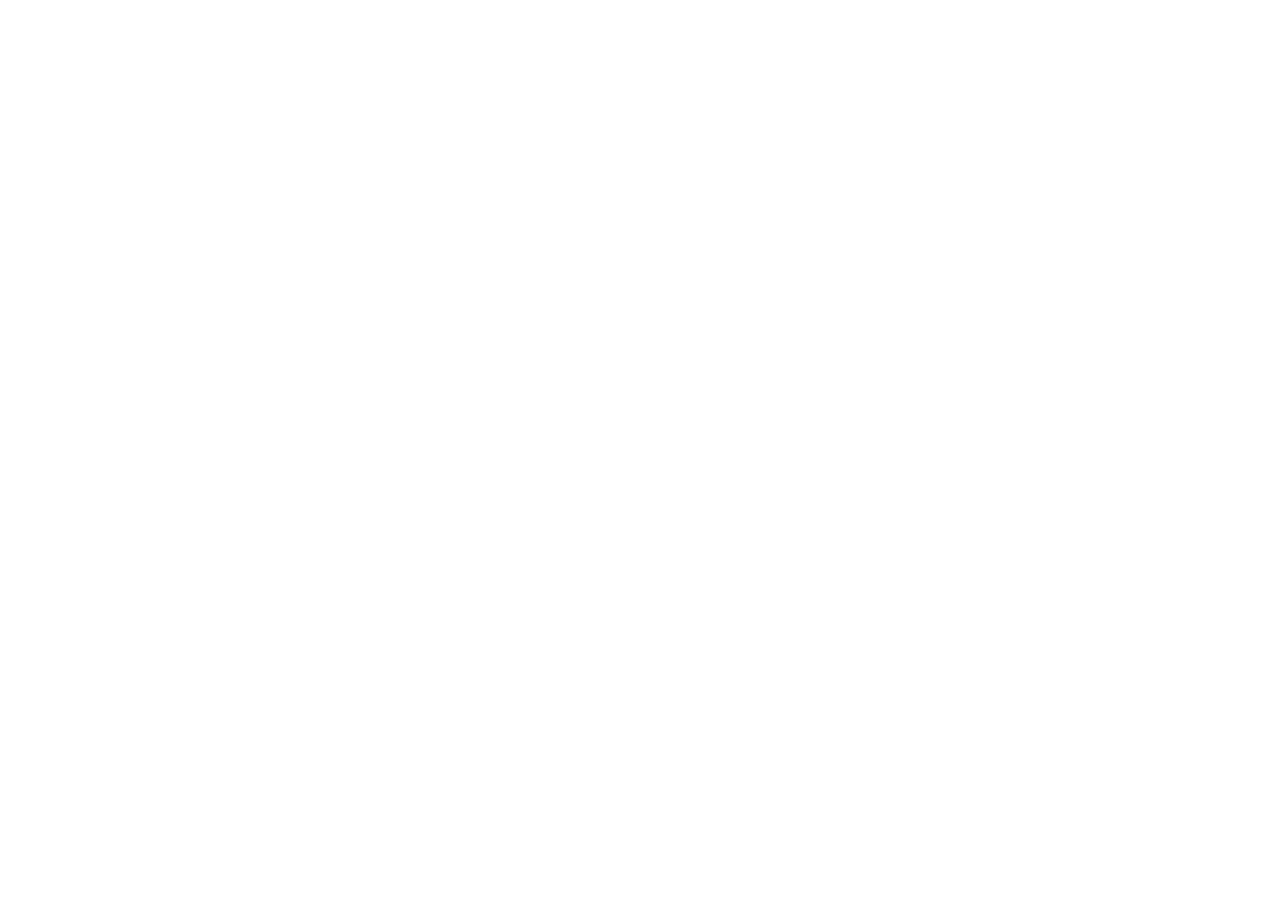
==== index.html @ 923ab273 "index.html" ====
<!doctype html>
<html lang="en-us">
  <head>
    <meta charset="utf-8">
    <meta http-equiv="Content-Type" content="text/html; charset=utf-8">
    <script type="text/javascript">
    try {
      setTimeout(function() {
        // Redirect to current URL
        window.location.replace('https://github.com/devappd');
      }, 150);
    } catch(err) {}
    </script>
    <meta name="viewport" content="width=device-width,initial-scale=1.0,user-scalable=no">
    <title>devappd</title>
    <style>
      html, body {
        height: 100%;
      }

      body {
        font-family: 'Segoe UI', sans-serif;
        background-color: #fff;
      }
      
      body:not(.lapsed) #content {
        display: none;
      }
      
      body:not(.lapsed) #redirect {
        display: block;
      }
      
      body.lapsed #content {
        display: block;
      }
      
      body.lapsed #redirect {
        display: none;
      }
    </style>
  </head>
  <body>
    <div id="redirect">
      <p><a href="https://github.com/devappd">Visit @devappd on GitHub...</a></p>
    </div>
    <div id="content">
      <p><a href="https://github.com/devappd">Visit @devappd on GitHub...</a></p>
    </div>
    <script type="text/javascript">
      setTimeout(function(){ document.body.classList.add('lapsed'); }, 5000);
    </script>
  </body>
</html>
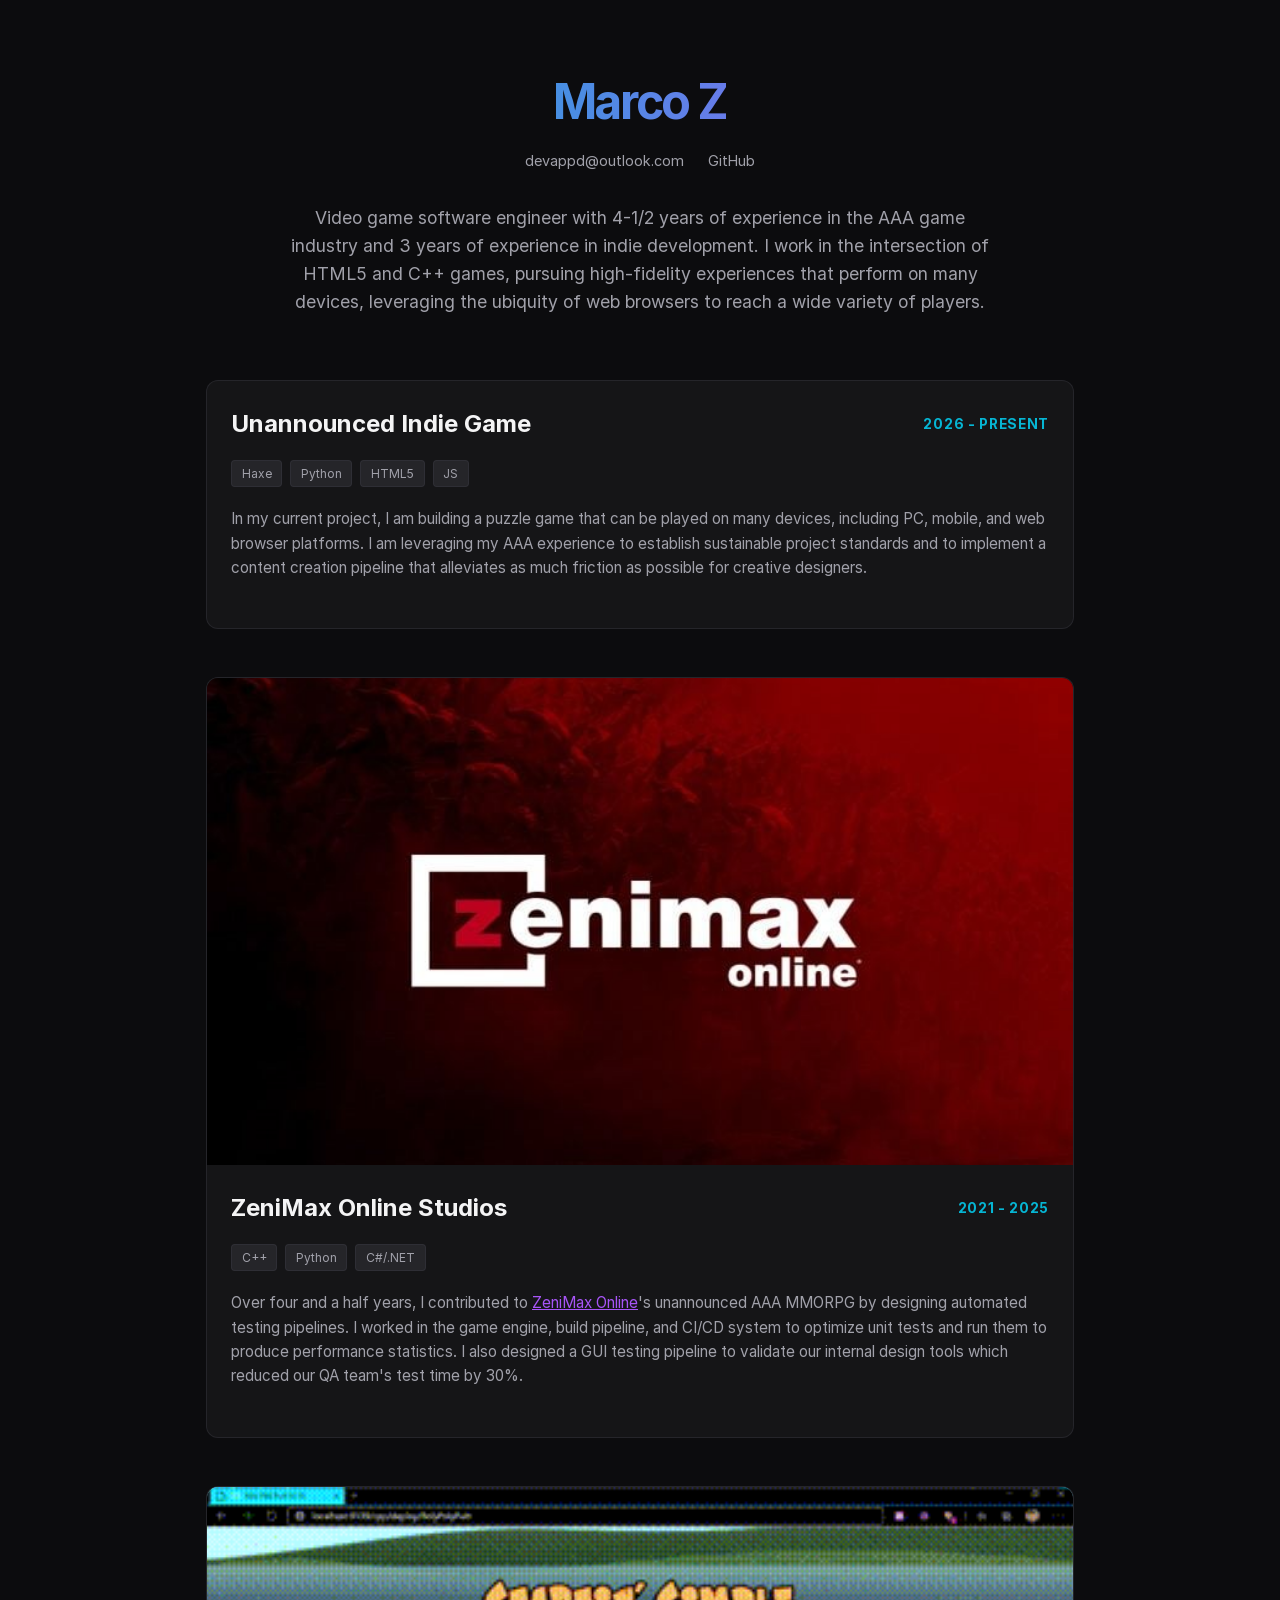
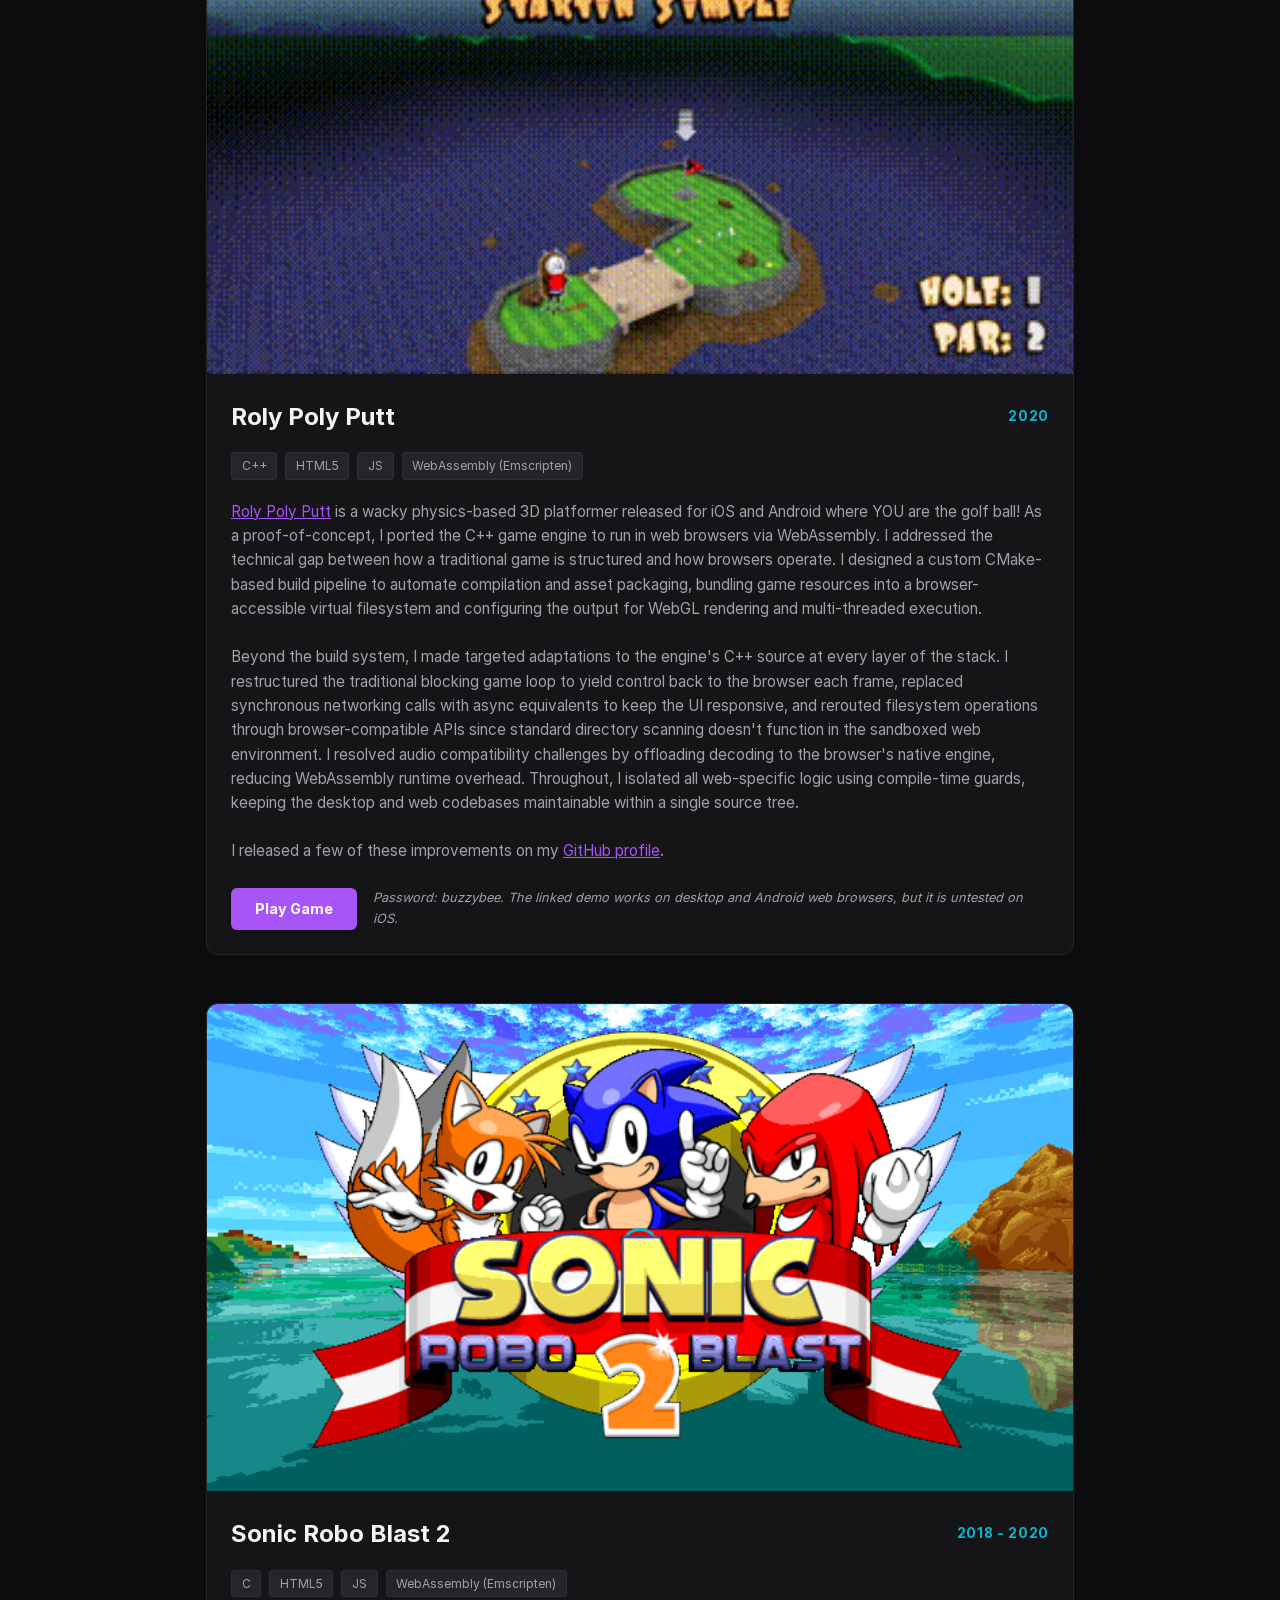
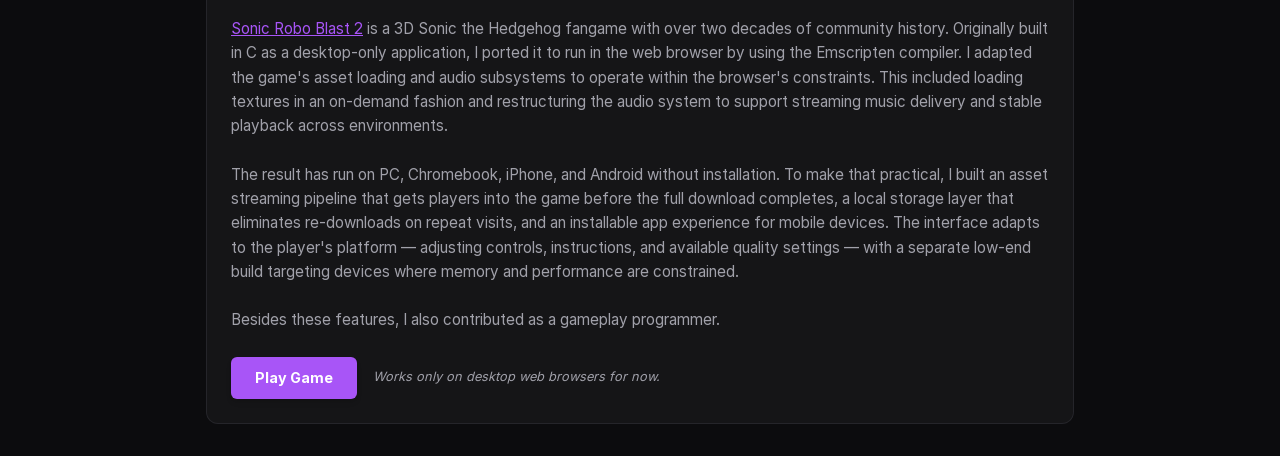
==== commit fa505b8b: "Portfolio 2026" ====
--- a/index.html
+++ b/index.html
@@ -1,54 +1,156 @@
-<!doctype html>
-<html lang="en-us">
-  <head>
-    <meta charset="utf-8">
-    <meta http-equiv="Content-Type" content="text/html; charset=utf-8">
-    <script type="text/javascript">
-    try {
-      setTimeout(function() {
-        // Redirect to current URL
-        window.location.replace('https://github.com/devappd');
-      }, 150);
-    } catch(err) {}
-    </script>
-    <meta name="viewport" content="width=device-width,initial-scale=1.0,user-scalable=no">
-    <title>devappd</title>
-    <style>
-      html, body {
-        height: 100%;
-      }
-
-      body {
-        font-family: 'Segoe UI', sans-serif;
-        background-color: #fff;
-      }
-      
-      body:not(.lapsed) #content {
-        display: none;
-      }
-      
-      body:not(.lapsed) #redirect {
-        display: block;
-      }
-      
-      body.lapsed #content {
-        display: block;
-      }
-      
-      body.lapsed #redirect {
-        display: none;
-      }
-    </style>
-  </head>
-  <body>
-    <div id="redirect">
-      <p><a href="https://github.com/devappd">Visit @devappd on GitHub...</a></p>
-    </div>
-    <div id="content">
-      <p><a href="https://github.com/devappd">Visit @devappd on GitHub...</a></p>
-    </div>
-    <script type="text/javascript">
-      setTimeout(function(){ document.body.classList.add('lapsed'); }, 5000);
-    </script>
-  </body>
-</html>
+<!DOCTYPE html>
+<html lang="en">
+
+<head>
+    <meta charset="UTF-8">
+    <meta name="viewport" content="width=device-width, initial-scale=1.0">
+    <title>Marco Z | Video Game Software Engineer</title>
+    <meta name="description" content="Portfolio of Marco Z, a video game software engineer with 7+ years of experience in AAA and indie game development. Specialized in HTML5 and C++.">
+    <meta name="color-scheme" content="dark">
+    <meta name="darkreader-lock">
+    <link rel="stylesheet" href="style.css">
+</head>
+
+<body>
+    <div class="container">
+        <header>
+            <h1>Marco Z</h1>
+            <div class="profile-links">
+                <a href="mailto:devappd@outlook.com" class="profile-link">devappd@outlook.com</a>
+                <a href="https://github.com/devappd" target="_blank" rel="noopener noreferrer" class="profile-link">GitHub</a>
+            </div>
+            <p class="summary">
+                Video game software engineer with 4-1/2 years of experience in the AAA game industry and 3 years of experience in indie development. I work in the intersection of HTML5 and C++ games, pursuing high-fidelity experiences that perform on many devices, leveraging
+                the ubiquity of web browsers to reach a wide variety of players.
+            </p>
+        </header>
+
+        <main class="projects-container">
+            <!-- Unannounced Indie Game -->
+            <article class="project-card">
+                <div class="project-content">
+                    <div class="project-header">
+                        <h2 class="project-title">Unannounced Indie Game</h2>
+                        <span class="project-years">2026 - Present</span>
+                    </div>
+                    <div class="project-tech">
+                        <span class="tech-tag">Haxe</span>
+                        <span class="tech-tag">Python</span>
+                        <span class="tech-tag">HTML5</span>
+                        <span class="tech-tag">JS</span>
+                    </div>
+                    <p class="project-description">
+                        In my current project, I am building a puzzle game that can be played on many devices, including PC, mobile, and web browser platforms. I am leveraging my AAA experience to establish sustainable project standards and to implement a content creation pipeline
+                        that alleviates as much friction as possible for creative designers.
+                    </p>
+                </div>
+            </article>
+
+            <!-- ZeniMax Online Studios -->
+            <article class="project-card">
+                <div class="project-media">
+                    <img src="assets/zos-thumbnail.jpg" alt="ZeniMax Online Studios logo" class="project-thumbnail">
+                </div>
+                <div class="project-content">
+                    <div class="project-header">
+                        <h2 class="project-title">ZeniMax Online Studios</h2>
+                        <span class="project-years">2021 - 2025</span>
+                    </div>
+                    <div class="project-tech">
+                        <span class="tech-tag">C++</span>
+                        <span class="tech-tag">Python</span>
+                        <span class="tech-tag">C#/.NET</span>
+                    </div>
+                    <p class="project-description">
+                        Over four and a half years, I contributed to <a href="https://www.zenimaxonline.com/" target="_blank">ZeniMax Online</a>'s unannounced AAA MMORPG by designing automated testing pipelines. I worked in the game engine, build pipeline,
+                        and CI/CD system to optimize unit tests and run them to produce performance statistics. I also designed a GUI testing pipeline to validate our internal design tools which reduced our QA team's test time by 30%.
+                    </p>
+                </div>
+            </article>
+
+            <!-- Roly Poly Putt -->
+            <article class="project-card">
+                <div class="project-media" data-detail="assets/rpp.gif">
+                    <img src="assets/rpp-thumbnail.jpg" alt="Roly Poly Putt thumbnail" class="project-thumbnail">
+                    <img src="" alt="Web browser demonstration of Roly Poly Putt" class="project-detail-img">
+                    <div class="spinner"></div>
+                    <button class="carousel-btn prev" aria-label="Previous">❮</button>
+                    <button class="carousel-btn next" aria-label="Next">❯</button>
+                </div>
+                <div class="project-content">
+                    <div class="project-header">
+                        <h2 class="project-title">Roly Poly Putt</h2>
+                        <span class="project-years">2020</span>
+                    </div>
+                    <div class="project-tech">
+                        <span class="tech-tag">C++</span>
+                        <span class="tech-tag">HTML5</span>
+                        <span class="tech-tag">JS</span>
+                        <span class="tech-tag">WebAssembly (Emscripten)</span>
+                    </div>
+                    <p class="project-description">
+                        <a href="https://spaddlewit.com/RolyPolyPutt/" target="_blank">Roly Poly Putt</a> is a wacky physics-based 3D platformer released for iOS and Android where YOU are the golf ball! As a proof-of-concept, I ported the C++ game engine
+                        to run in web browsers via WebAssembly. I addressed the technical gap between how a traditional game is structured and how browsers operate. I designed a custom CMake-based build pipeline to automate compilation and asset packaging,
+                        bundling game resources into a browser-accessible virtual filesystem and configuring the output for WebGL rendering and multi-threaded execution.
+                    </p>
+                    <p class="project-description">
+                        Beyond the build system, I made targeted adaptations to the engine's C++ source at every layer of the stack. I restructured the traditional blocking game loop to yield control back to the browser each frame, replaced synchronous networking calls with
+                        async equivalents to keep the UI responsive, and rerouted filesystem operations through browser-compatible APIs since standard directory scanning doesn't function in the sandboxed web environment. I resolved audio compatibility
+                        challenges by offloading decoding to the browser's native engine, reducing WebAssembly runtime overhead. Throughout, I isolated all web-specific logic using compile-time guards, keeping the desktop and web codebases maintainable
+                        within a single source tree.
+                    </p>
+                    <p class="project-description">
+                        I released a few of these improvements on my <a href="https://github.com/devappd" target="_blank">GitHub profile</a>.
+                    </p>
+                    <div class="action-container">
+                        <a href="https://rpp-demo.surge.sh" target="_blank" rel="noopener noreferrer" class="btn">Play Game</a>
+                        <span class="action-info">Password: buzzybee. The linked demo works on desktop and Android web browsers, but it is untested on iOS.</span>
+                    </div>
+                </div>
+            </article>
+
+            <!-- Sonic Robo Blast 2 -->
+            <article class="project-card">
+                <div class="project-media" data-detail="assets/srb2-web.gif">
+                    <img src="assets/srb2-title.png" alt="Sonic Robo Blast 2 thumbnail" class="project-thumbnail">
+                    <img src="" alt="Web browser demonstration of Sonic Robo Blast 2" class="project-detail-img">
+                    <div class="spinner"></div>
+                    <button class="carousel-btn prev" aria-label="Previous">❮</button>
+                    <button class="carousel-btn next" aria-label="Next">❯</button>
+                </div>
+                <div class="project-content">
+                    <div class="project-header">
+                        <h2 class="project-title">Sonic Robo Blast 2</h2>
+                        <span class="project-years">2018 - 2020</span>
+                    </div>
+                    <div class="project-tech">
+                        <span class="tech-tag">C</span>
+                        <span class="tech-tag">HTML5</span>
+                        <span class="tech-tag">JS</span>
+                        <span class="tech-tag">WebAssembly (Emscripten)</span>
+                    </div>
+                    <p class="project-description">
+                        <a href="https://www.srb2.org" target="_blank">Sonic Robo Blast 2</a> is a 3D Sonic the Hedgehog fangame with over two decades of community history. Originally built in C as a desktop-only application, I ported it to run in the
+                        web browser by using the Emscripten compiler. I adapted the game's asset loading and audio subsystems to operate within the browser's constraints. This included loading textures in an on-demand fashion and restructuring the audio
+                        system to support streaming music delivery and stable playback across environments.
+                    </p>
+                    <p class="project-description">
+                        The result has run on PC, Chromebook, iPhone, and Android without installation. To make that practical, I built an asset streaming pipeline that gets players into the game before the full download completes, a local storage layer that eliminates re-downloads
+                        on repeat visits, and an installable app experience for mobile devices. The interface adapts to the player's platform — adjusting controls, instructions, and available quality settings — with a separate low-end build targeting
+                        devices where memory and performance are constrained.
+                    </p>
+                    <p class="project-description">
+                        Besides these features, I also contributed as a gameplay programmer.
+                    </p>
+                    <div class="action-container">
+                        <a href="https://vinmannie.github.io/srb2web/" target="_blank" rel="noopener noreferrer" class="btn">Play Game</a>
+                        <span class="action-info">Works only on desktop web browsers for now.</span>
+                    </div>
+                </div>
+            </article>
+        </main>
+    </div>
+    <script src="script.js"></script>
+</body>
+
+</html>
--- a/style.css
+++ b/style.css
@@ -0,0 +1,375 @@
+/* 
+  Design System for Marco Z Portfolio
+  Target: Video Game Indie Developers
+  Aesthetics: Dark mode, Glassmorphism, Premium feel, Tool-like precision
+*/
+
+@font-face {
+    font-family: 'Inter';
+    src: url('assets/fonts/Inter-Regular.woff2') format('woff2'), url('assets/fonts/Inter-Regular.ttf') format('truetype');
+    font-weight: 400;
+    font-style: normal;
+    font-display: swap;
+}
+
+@font-face {
+    font-family: 'Inter';
+    src: url('assets/fonts/Inter-Bold.woff2') format('woff2'), url('assets/fonts/Inter-Bold.ttf') format('truetype');
+    font-weight: 700;
+    font-style: normal;
+    font-display: swap;
+}
+
+:root {
+    --bg-color: #0c0c0e;
+    /* Deep charcoal */
+    --card-bg: rgba(24, 24, 27, 0.8);
+    /* Zinc 900 with opacity */
+    --card-border: rgba(63, 63, 70, 0.4);
+    /* Zinc 700 with opacity */
+    --accent-primary: #a855f7;
+    /* Purple */
+    --accent-secondary: #06b6d4;
+    /* Cyan */
+    --text-primary: #f4f4f5;
+    /* Zinc 100 */
+    --text-secondary: #a1a1aa;
+    /* Zinc 400 */
+    --font-main: 'Inter', -apple-system, BlinkMacSystemFont, "Segoe UI", Roboto, Helvetica, Arial, sans-serif;
+    color-scheme: dark;
+}
+
+a {
+    color: var(--accent-primary);
+    text-decoration: underline;
+    transition: color 0.2s ease;
+}
+
+a:hover {
+    color: var(--accent-secondary);
+}
+
+* {
+    box-sizing: border-box;
+    margin: 0;
+    padding: 0;
+}
+
+body {
+    background-color: var(--bg-color);
+    color: var(--text-primary);
+    font-family: var(--font-main);
+    line-height: 1.6;
+    overflow-x: hidden;
+}
+
+
+/* Scrollbar styling for a premium feel */
+
+::-webkit-scrollbar {
+    width: 8px;
+}
+
+::-webkit-scrollbar-track {
+    background: var(--bg-color);
+}
+
+::-webkit-scrollbar-thumb {
+    background: #27272a;
+    border-radius: 4px;
+}
+
+::-webkit-scrollbar-thumb:hover {
+    background: #3f3f46;
+}
+
+.container {
+    max-width: 900px;
+    margin: 0 auto;
+    padding: 2rem 1rem;
+}
+
+
+/* Header Section */
+
+header {
+    text-align: center;
+    margin-bottom: 4rem;
+    padding-top: 2rem;
+}
+
+h1 {
+    font-size: 3rem;
+    font-weight: 700;
+    letter-spacing: -0.05em;
+    margin-bottom: 0.5rem;
+    background: linear-gradient(to right, var(--accent-secondary), var(--accent-primary));
+    -webkit-background-clip: text;
+    background-clip: text;
+    -webkit-text-fill-color: transparent;
+    /* Fallback and forcing for extensions like Dark Reader */
+    color: var(--accent-primary) !important;
+    /* Specific Dark Reader override techniques */
+    -webkit-text-stroke: 0 !important;
+    text-shadow: none !important;
+}
+
+.profile-links {
+    display: flex;
+    justify-content: center;
+    gap: 1.5rem;
+    margin-bottom: 2rem;
+}
+
+.profile-link {
+    color: var(--text-secondary);
+    text-decoration: none;
+    font-weight: 500;
+    transition: color 0.2s ease;
+    font-size: 0.9rem;
+}
+
+.profile-link:hover {
+    color: var(--text-primary);
+}
+
+.summary {
+    font-size: 1.1rem;
+    color: var(--text-secondary);
+    max-width: 700px;
+    margin: 0 auto;
+}
+
+
+/* Projects Section */
+
+.projects-container {
+    display: flex;
+    flex-direction: column;
+    gap: 3rem;
+}
+
+.project-card {
+    background: var(--card-bg);
+    border: 1px solid var(--card-border);
+    border-radius: 12px;
+    overflow: hidden;
+    /* Glassmorphism fallback */
+    background: rgb(24, 24, 27);
+}
+
+
+/* Support for backdrop filter with webkit prefix for iOS 12 */
+
+@supports ((-webkit-backdrop-filter: blur(12px)) or (backdrop-filter: blur(12px))) {
+    .project-card {
+        background: var(--card-bg);
+        -webkit-backdrop-filter: blur(12px);
+        backdrop-filter: blur(12px);
+    }
+}
+
+.project-media {
+    position: relative;
+    width: 100%;
+    aspect-ratio: 16 / 9;
+    overflow: hidden;
+    background: #18181b;
+}
+
+.project-thumbnail {
+    width: 100%;
+    height: 100%;
+    object-fit: cover;
+    display: block;
+    position: absolute;
+    top: 0;
+    left: 0;
+    z-index: 1;
+}
+
+.project-detail-img {
+    width: 100%;
+    height: 100%;
+    object-fit: cover;
+    display: block;
+    position: absolute;
+    top: 0;
+    left: 0;
+    z-index: 2;
+    opacity: 0;
+    transition: opacity 0.5s ease-in-out;
+}
+
+.project-detail-img.loaded {
+    opacity: 1;
+}
+
+
+/* Spinner Styles */
+
+.spinner {
+    position: absolute;
+    top: 50%;
+    left: 50%;
+    transform: translate(-50%, -50%);
+    width: 40px;
+    height: 40px;
+    border: 3px solid rgba(255, 255, 255, 0.1);
+    border-radius: 50%;
+    border-top-color: var(--accent-secondary);
+    animation: spin 1s ease-in-out infinite;
+    z-index: 3;
+    display: none;
+}
+
+.project-media.loading .spinner {
+    display: block;
+}
+
+@keyframes spin {
+    to {
+        transform: translate(-50%, -50%) rotate(360deg);
+    }
+}
+
+
+/* Carousel Styles */
+
+.carousel-btn {
+    position: absolute;
+    top: 50%;
+    transform: translateY(-50%);
+    background: rgba(0, 0, 0, 0.5);
+    color: white;
+    border: none;
+    padding: 1rem 0.5rem;
+    cursor: pointer;
+    z-index: 10;
+    display: none;
+    /* Only show when carousel active */
+}
+
+.carousel-btn.prev {
+    left: 0;
+    border-radius: 0 4px 4px 0;
+}
+
+.carousel-btn.next {
+    right: 0;
+    border-radius: 4px 0 0 4px;
+}
+
+.project-media.carousel-mode .carousel-btn {
+    display: block;
+}
+
+.project-content {
+    padding: 1.5rem;
+}
+
+.project-header {
+    display: flex;
+    justify-content: space-between;
+    align-items: center;
+    margin-bottom: 1rem;
+    flex-wrap: wrap;
+    gap: 1rem;
+}
+
+.project-title {
+    font-size: 1.5rem;
+    font-weight: 700;
+    color: var(--text-primary);
+}
+
+.project-years {
+    font-size: 0.85rem;
+    color: var(--accent-secondary);
+    font-weight: 700;
+    text-transform: uppercase;
+    letter-spacing: 0.05em;
+}
+
+.project-tech {
+    display: flex;
+    flex-wrap: wrap;
+    gap: 0.5rem;
+    margin-bottom: 1.25rem;
+}
+
+.tech-tag {
+    font-size: 0.75rem;
+    background: rgba(63, 63, 70, 0.4);
+    padding: 0.2rem 0.6rem;
+    border-radius: 4px;
+    color: var(--text-secondary);
+    border: 1px solid var(--card-border);
+}
+
+.project-description {
+    color: var(--text-secondary);
+    margin-bottom: 1.5rem;
+    font-size: 0.95rem;
+}
+
+.action-container {
+    display: flex;
+    align-items: center;
+    gap: 1rem;
+    flex-wrap: wrap;
+}
+
+.btn {
+    display: inline-block;
+    padding: 0.6rem 1.5rem;
+    background: var(--accent-primary);
+    color: white;
+    text-decoration: none;
+    font-weight: 700;
+    border-radius: 6px;
+    font-size: 0.9rem;
+    transition: transform 0.2s ease, background 0.2s ease, box-shadow 0.2s ease;
+    box-shadow: 0 4px 6px -1px rgba(0, 0, 0, 0.1), 0 2px 4px -1px rgba(0, 0, 0, 0.06);
+}
+
+.btn:hover {
+    background: #9333ea;
+    transform: translateY(-2px);
+    box-shadow: 0 10px 15px -3px rgba(168, 85, 247, 0.3);
+}
+
+.action-info {
+    font-size: 0.8rem;
+    color: var(--text-secondary);
+    font-style: italic;
+    flex: 1;
+    min-width: 200px;
+}
+
+
+/* Responsive adjustments */
+
+@media (max-width: 640px) {
+    h1 {
+        font-size: 2.25rem;
+    }
+    .project-header {
+        flex-direction: column;
+        align-items: flex-start;
+        gap: 0.25rem;
+    }
+    .container {
+        padding: 1.5rem 1rem;
+    }
+}
+
+
+/* Accessibility: Reduced motion support */
+
+@media (prefers-reduced-motion: reduce) {
+    * {
+        transition: none !important;
+        animation: none !important;
+    }
+}
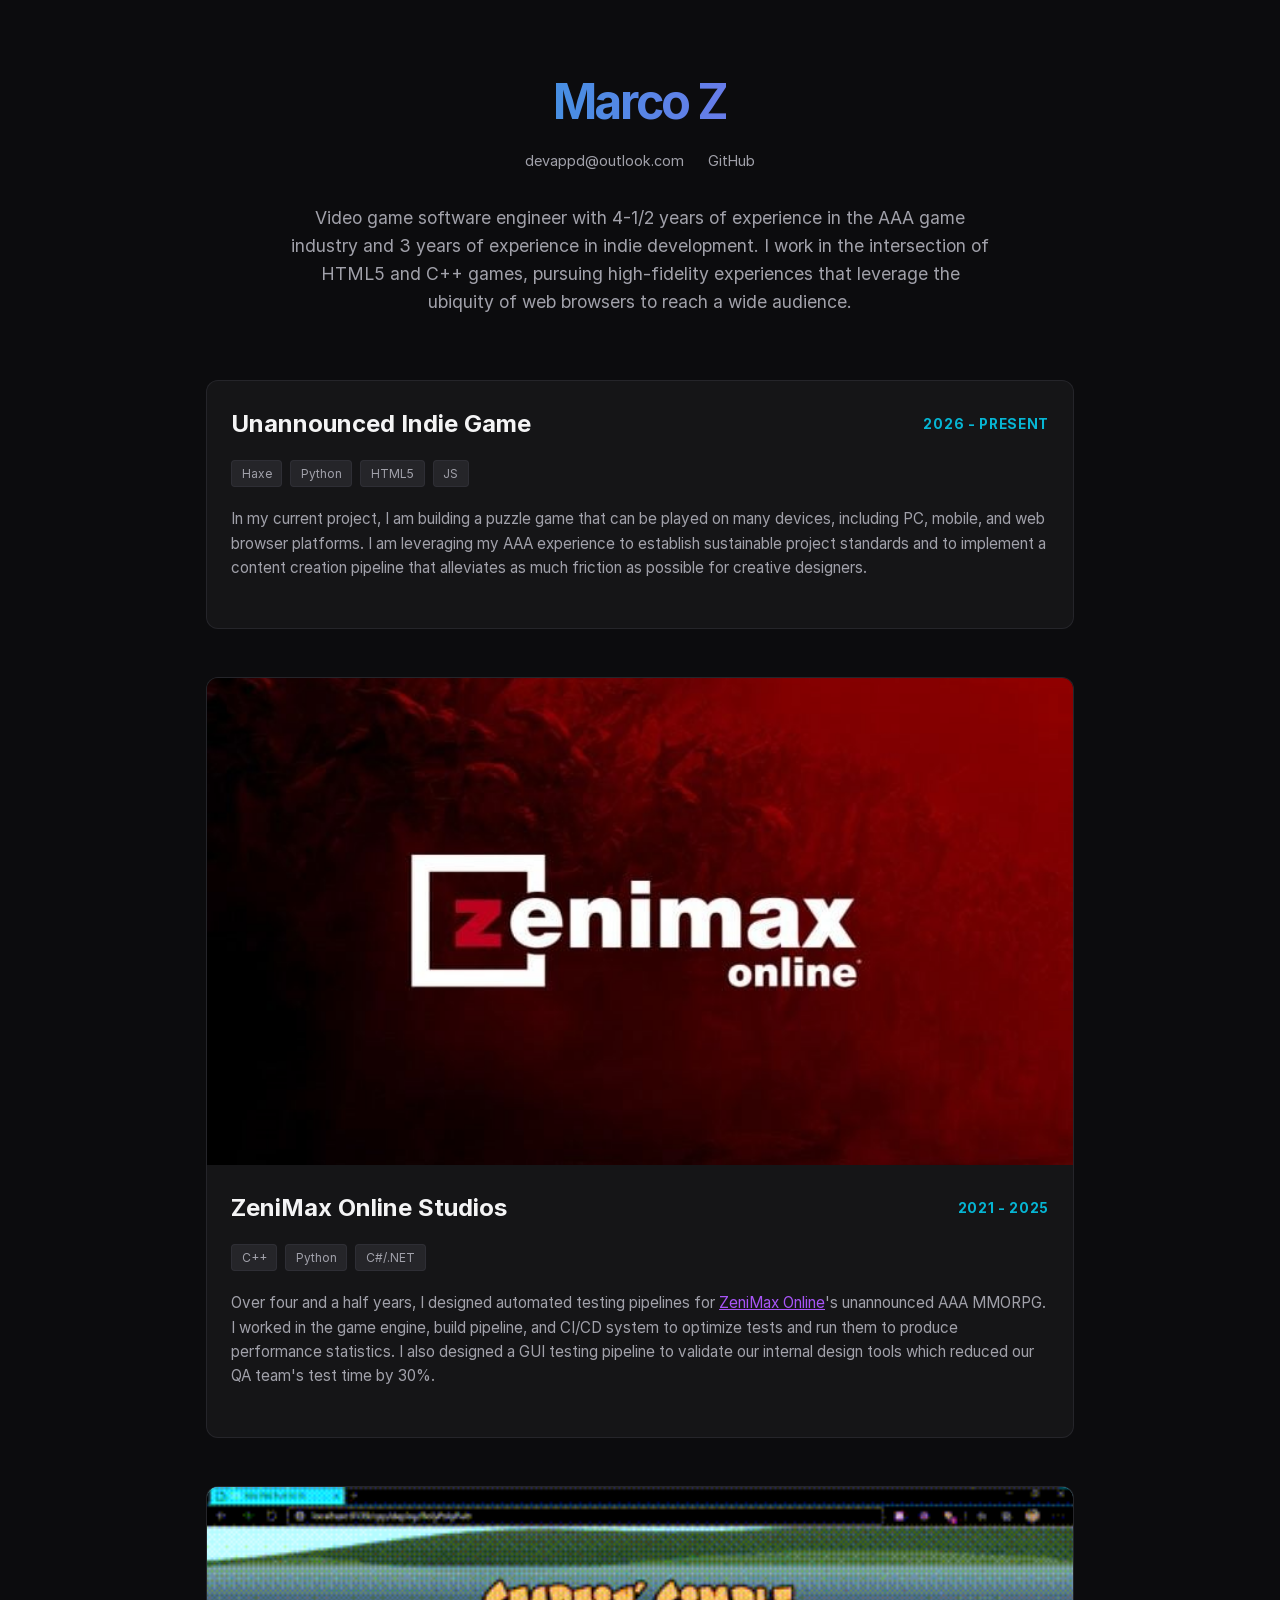
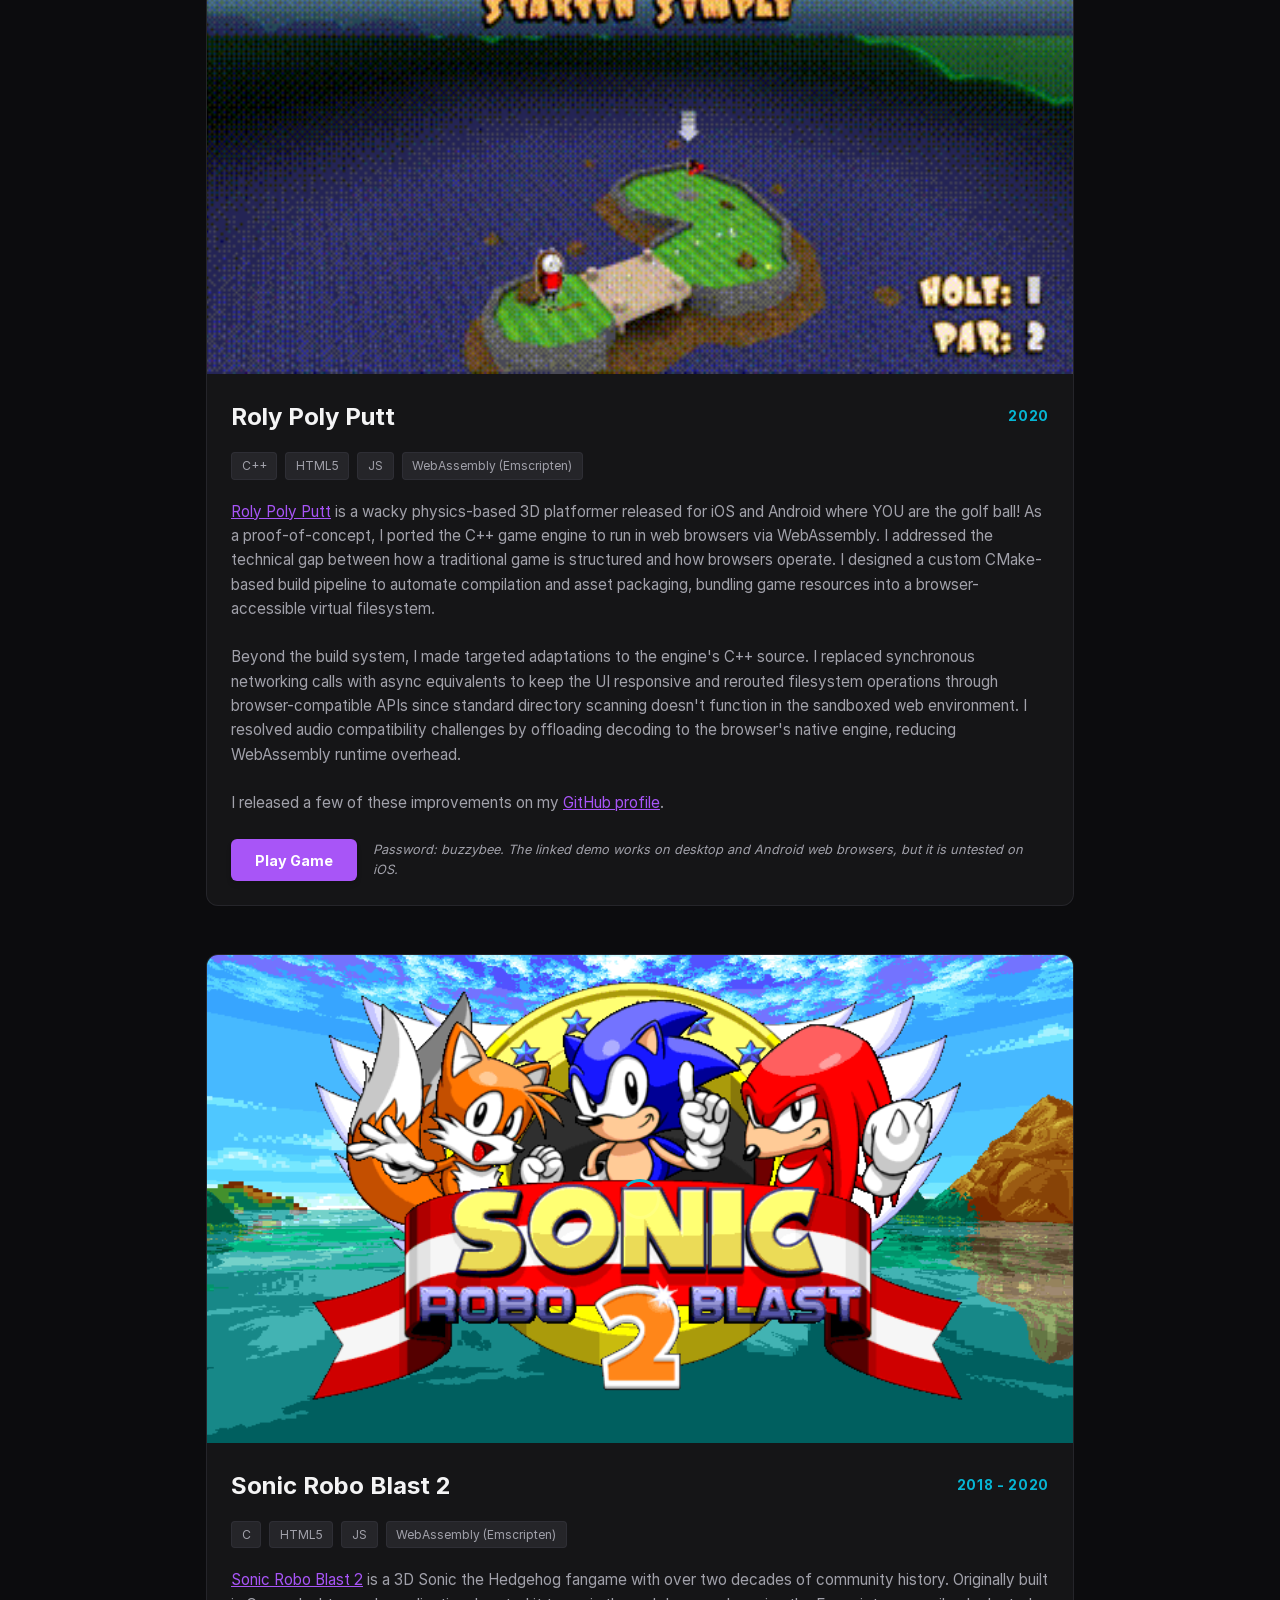
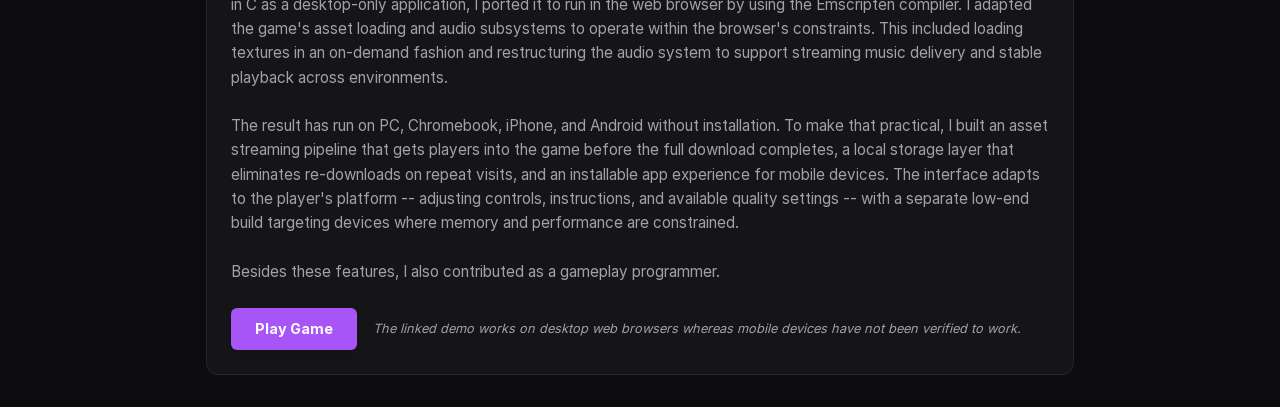
==== commit f8156426: "Portfolio 2026 fixes" ====
--- a/index.html
+++ b/index.html
@@ -20,8 +20,8 @@
                 <a href="https://github.com/devappd" target="_blank" rel="noopener noreferrer" class="profile-link">GitHub</a>
             </div>
             <p class="summary">
-                Video game software engineer with 4-1/2 years of experience in the AAA game industry and 3 years of experience in indie development. I work in the intersection of HTML5 and C++ games, pursuing high-fidelity experiences that perform on many devices, leveraging
-                the ubiquity of web browsers to reach a wide variety of players.
+                Video game software engineer with 4-1/2 years of experience in the AAA game industry and 3 years of experience in indie development. I work in the intersection of HTML5 and C++ games, pursuing high-fidelity experiences that leverage the ubiquity of web
+                browsers to reach a wide audience.
             </p>
         </header>
 
@@ -62,8 +62,8 @@
                         <span class="tech-tag">C#/.NET</span>
                     </div>
                     <p class="project-description">
-                        Over four and a half years, I contributed to <a href="https://www.zenimaxonline.com/" target="_blank">ZeniMax Online</a>'s unannounced AAA MMORPG by designing automated testing pipelines. I worked in the game engine, build pipeline,
-                        and CI/CD system to optimize unit tests and run them to produce performance statistics. I also designed a GUI testing pipeline to validate our internal design tools which reduced our QA team's test time by 30%.
+                        Over four and a half years, I designed automated testing pipelines for <a href="https://www.zenimaxonline.com/" target="_blank">ZeniMax Online</a>'s unannounced AAA MMORPG. I worked in the game engine, build pipeline, and CI/CD
+                        system to optimize tests and run them to produce performance statistics. I also designed a GUI testing pipeline to validate our internal design tools which reduced our QA team's test time by 30%.
                     </p>
                 </div>
             </article>
@@ -91,13 +91,11 @@
                     <p class="project-description">
                         <a href="https://spaddlewit.com/RolyPolyPutt/" target="_blank">Roly Poly Putt</a> is a wacky physics-based 3D platformer released for iOS and Android where YOU are the golf ball! As a proof-of-concept, I ported the C++ game engine
                         to run in web browsers via WebAssembly. I addressed the technical gap between how a traditional game is structured and how browsers operate. I designed a custom CMake-based build pipeline to automate compilation and asset packaging,
-                        bundling game resources into a browser-accessible virtual filesystem and configuring the output for WebGL rendering and multi-threaded execution.
+                        bundling game resources into a browser-accessible virtual filesystem.
                     </p>
                     <p class="project-description">
-                        Beyond the build system, I made targeted adaptations to the engine's C++ source at every layer of the stack. I restructured the traditional blocking game loop to yield control back to the browser each frame, replaced synchronous networking calls with
-                        async equivalents to keep the UI responsive, and rerouted filesystem operations through browser-compatible APIs since standard directory scanning doesn't function in the sandboxed web environment. I resolved audio compatibility
-                        challenges by offloading decoding to the browser's native engine, reducing WebAssembly runtime overhead. Throughout, I isolated all web-specific logic using compile-time guards, keeping the desktop and web codebases maintainable
-                        within a single source tree.
+                        Beyond the build system, I made targeted adaptations to the engine's C++ source. I replaced synchronous networking calls with async equivalents to keep the UI responsive and rerouted filesystem operations through browser-compatible APIs since standard
+                        directory scanning doesn't function in the sandboxed web environment. I resolved audio compatibility challenges by offloading decoding to the browser's native engine, reducing WebAssembly runtime overhead.
                     </p>
                     <p class="project-description">
                         I released a few of these improvements on my <a href="https://github.com/devappd" target="_blank">GitHub profile</a>.
@@ -136,7 +134,7 @@
                     </p>
                     <p class="project-description">
                         The result has run on PC, Chromebook, iPhone, and Android without installation. To make that practical, I built an asset streaming pipeline that gets players into the game before the full download completes, a local storage layer that eliminates re-downloads
-                        on repeat visits, and an installable app experience for mobile devices. The interface adapts to the player's platform — adjusting controls, instructions, and available quality settings — with a separate low-end build targeting
+                        on repeat visits, and an installable app experience for mobile devices. The interface adapts to the player's platform -- adjusting controls, instructions, and available quality settings -- with a separate low-end build targeting
                         devices where memory and performance are constrained.
                     </p>
                     <p class="project-description">
@@ -144,7 +142,7 @@
                     </p>
                     <div class="action-container">
                         <a href="https://vinmannie.github.io/srb2web/" target="_blank" rel="noopener noreferrer" class="btn">Play Game</a>
-                        <span class="action-info">Works only on desktop web browsers for now.</span>
+                        <span class="action-info">The linked demo works on desktop web browsers whereas mobile devices have not been verified to work.</span>
                     </div>
                 </div>
             </article>
--- a/style.css
+++ b/style.css
@@ -175,6 +175,8 @@
     aspect-ratio: 16 / 9;
     overflow: hidden;
     background: #18181b;
+    touch-action: pan-y;
+    /* Allow vertical scrolling, handle horizontal in JS */
 }
 
 .project-thumbnail {
@@ -186,6 +188,8 @@
     top: 0;
     left: 0;
     z-index: 1;
+    transition: transform 0.3s cubic-bezier(0.4, 0, 0.2, 1);
+    transform: translateX(0);
 }
 
 .project-detail-img {
@@ -198,7 +202,8 @@
     left: 0;
     z-index: 2;
     opacity: 0;
-    transition: opacity 0.5s ease-in-out;
+    transition: opacity 0.5s ease-in-out, transform 0.3s cubic-bezier(0.4, 0, 0.2, 1);
+    transform: translateX(0);
 }
 
 .project-detail-img.loaded {
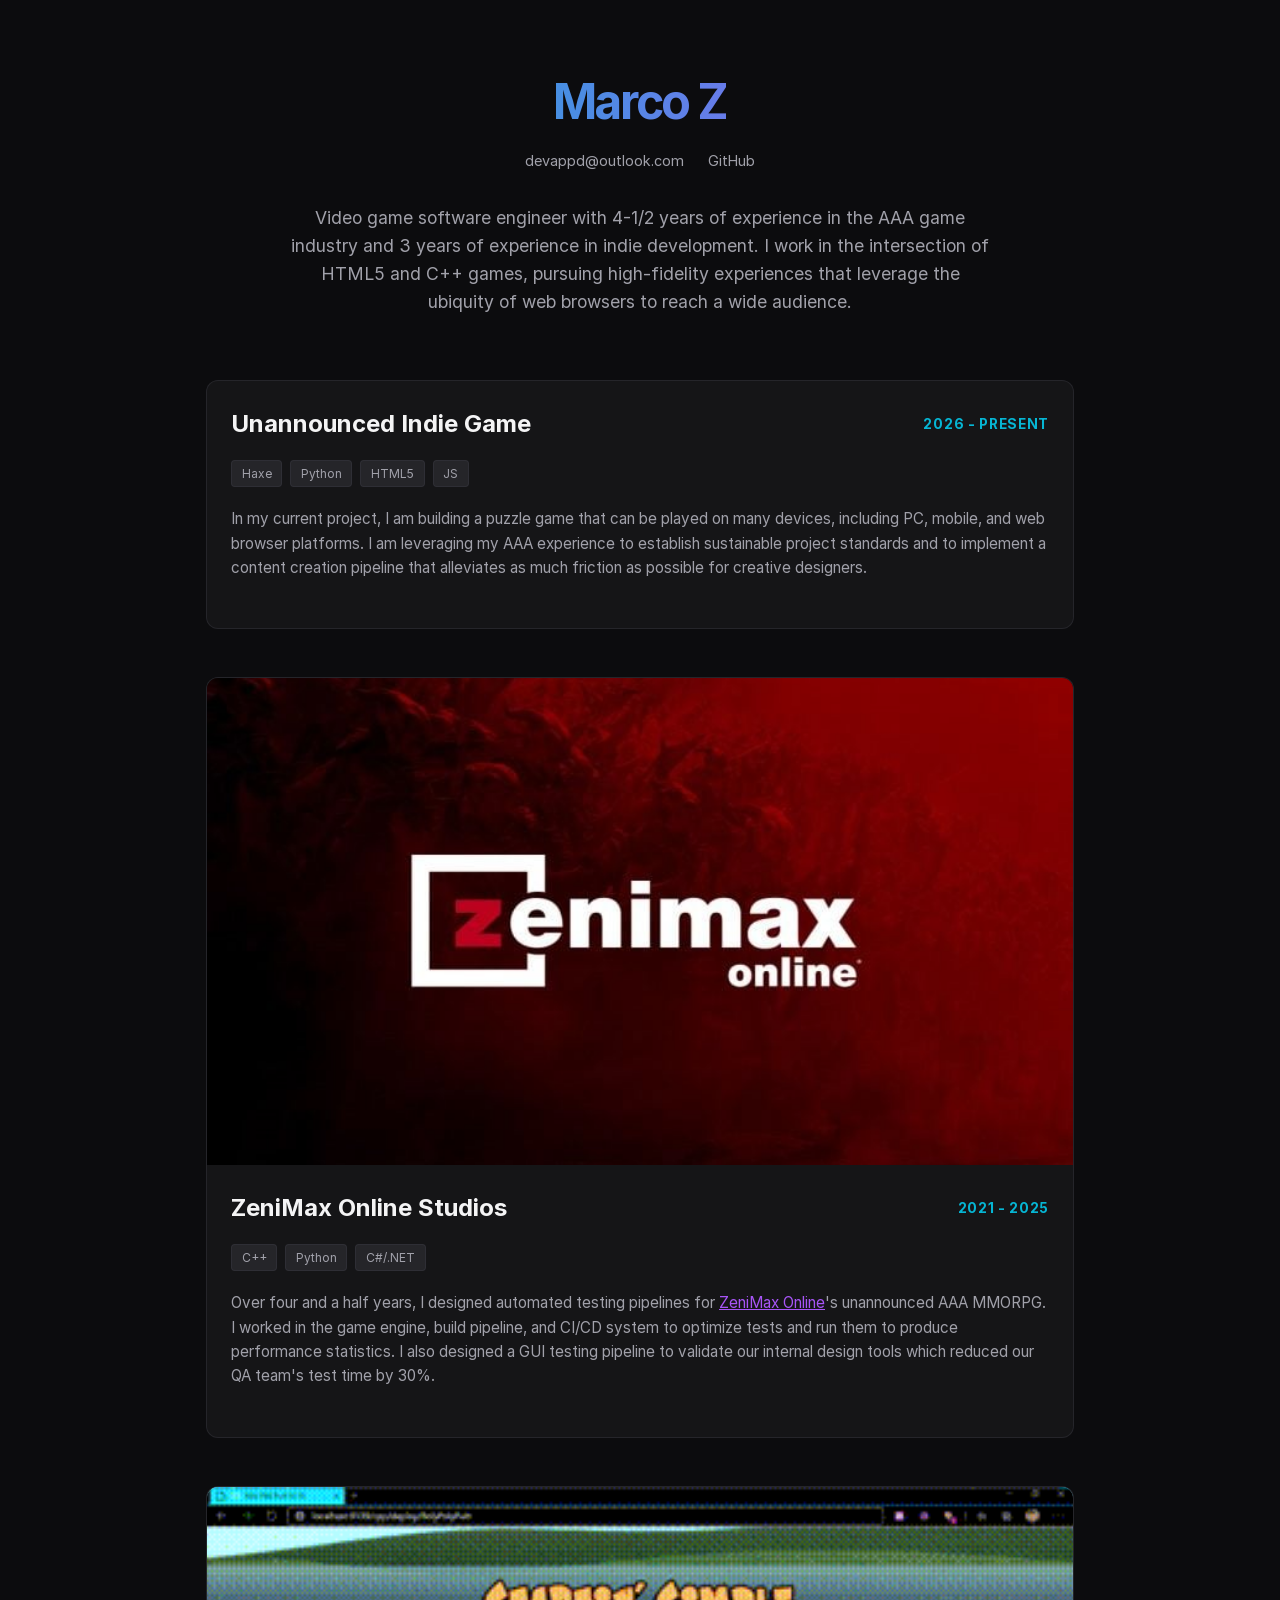
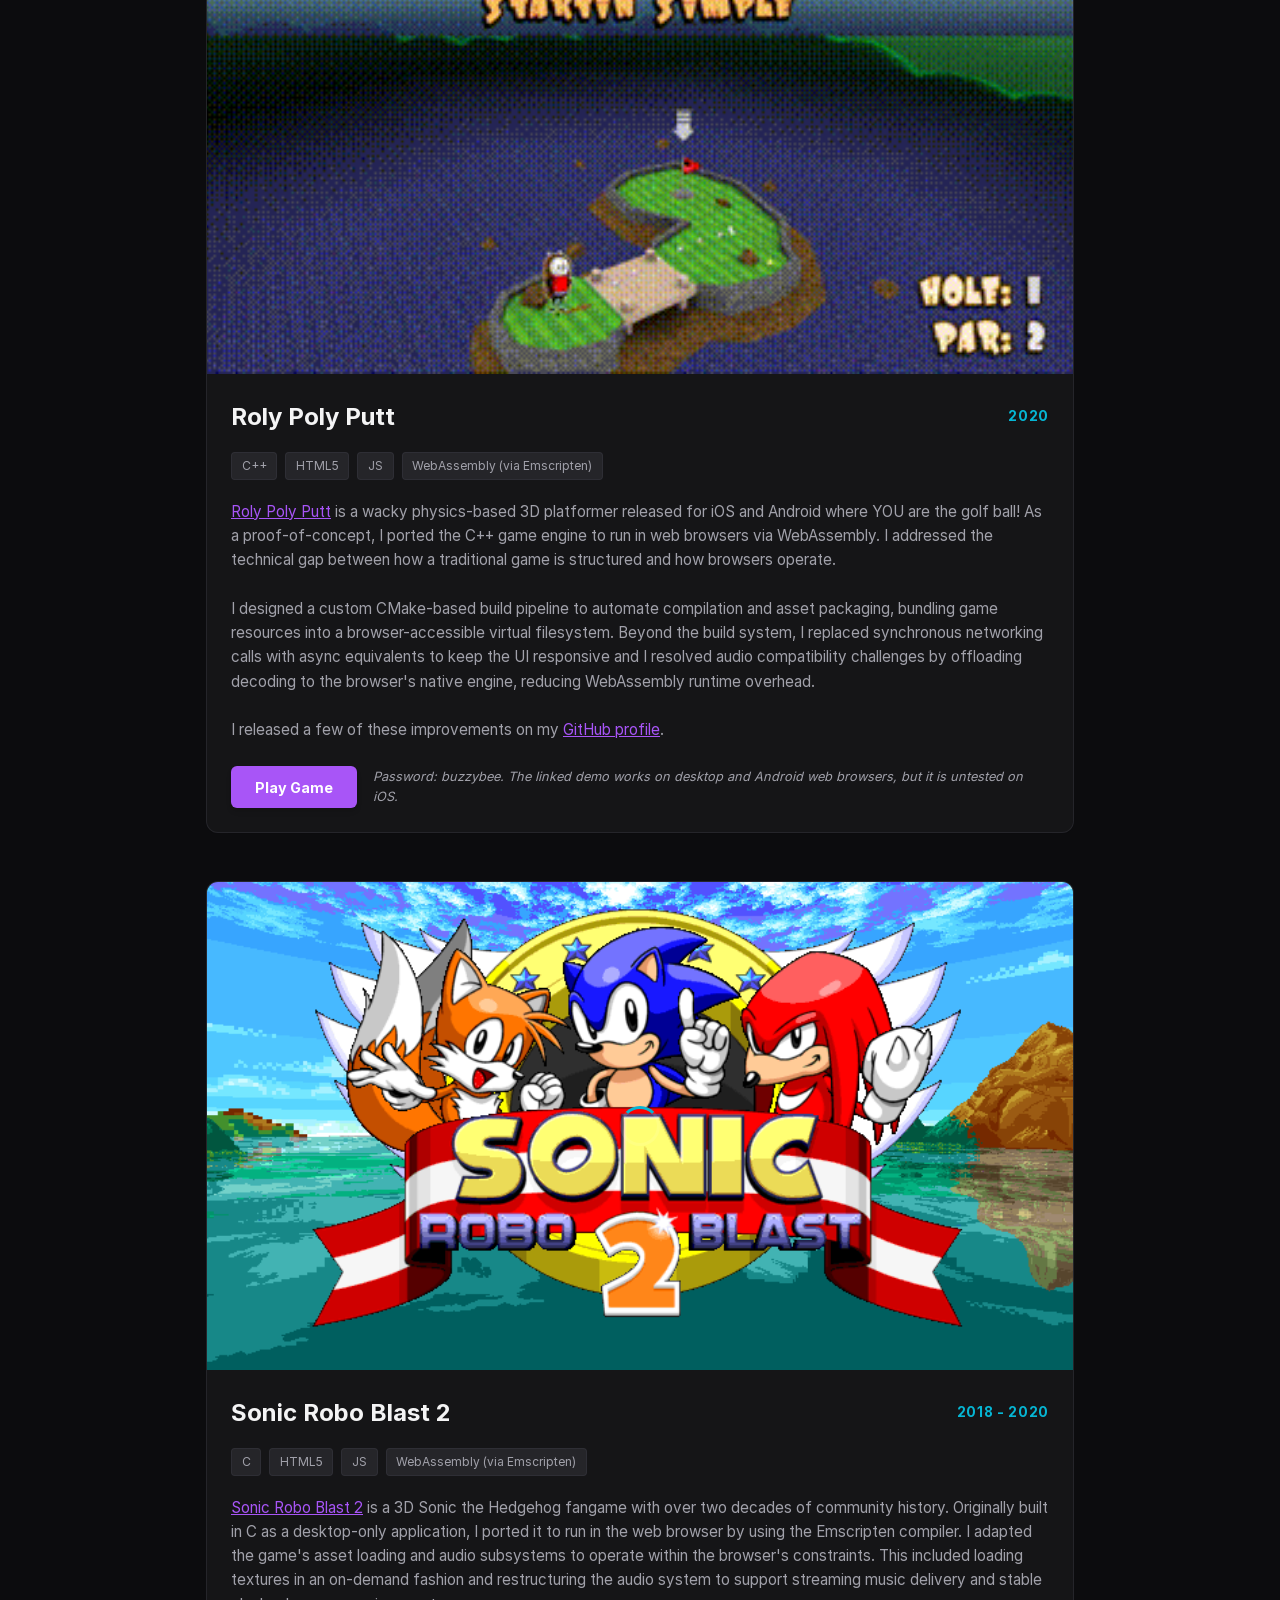
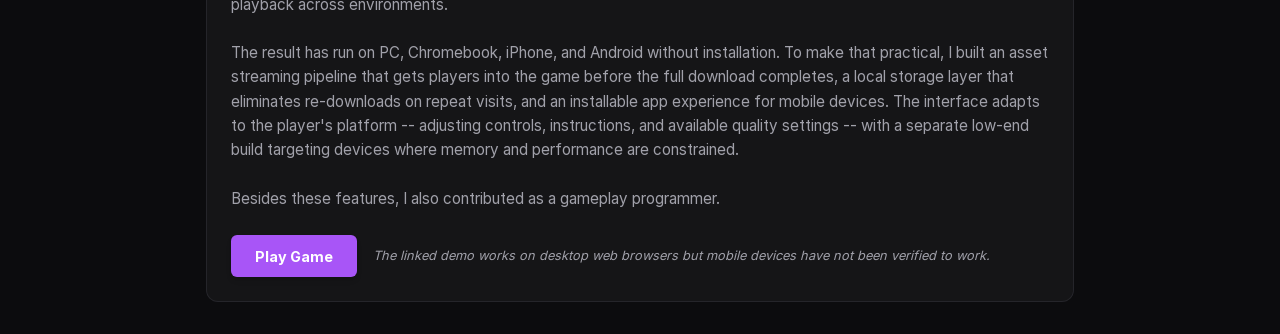
==== commit ad18dc50: "Portfolio 2026 text change" ====
--- a/index.html
+++ b/index.html
@@ -86,16 +86,15 @@
                         <span class="tech-tag">C++</span>
                         <span class="tech-tag">HTML5</span>
                         <span class="tech-tag">JS</span>
-                        <span class="tech-tag">WebAssembly (Emscripten)</span>
+                        <span class="tech-tag">WebAssembly (via Emscripten)</span>
                     </div>
                     <p class="project-description">
                         <a href="https://spaddlewit.com/RolyPolyPutt/" target="_blank">Roly Poly Putt</a> is a wacky physics-based 3D platformer released for iOS and Android where YOU are the golf ball! As a proof-of-concept, I ported the C++ game engine
-                        to run in web browsers via WebAssembly. I addressed the technical gap between how a traditional game is structured and how browsers operate. I designed a custom CMake-based build pipeline to automate compilation and asset packaging,
-                        bundling game resources into a browser-accessible virtual filesystem.
+                        to run in web browsers via WebAssembly. I addressed the technical gap between how a traditional game is structured and how browsers operate.
                     </p>
                     <p class="project-description">
-                        Beyond the build system, I made targeted adaptations to the engine's C++ source. I replaced synchronous networking calls with async equivalents to keep the UI responsive and rerouted filesystem operations through browser-compatible APIs since standard
-                        directory scanning doesn't function in the sandboxed web environment. I resolved audio compatibility challenges by offloading decoding to the browser's native engine, reducing WebAssembly runtime overhead.
+                        I designed a custom CMake-based build pipeline to automate compilation and asset packaging, bundling game resources into a browser-accessible virtual filesystem. Beyond the build system, I replaced synchronous networking calls with async equivalents to
+                        keep the UI responsive and I resolved audio compatibility challenges by offloading decoding to the browser's native engine, reducing WebAssembly runtime overhead.
                     </p>
                     <p class="project-description">
                         I released a few of these improvements on my <a href="https://github.com/devappd" target="_blank">GitHub profile</a>.
@@ -125,7 +124,7 @@
                         <span class="tech-tag">C</span>
                         <span class="tech-tag">HTML5</span>
                         <span class="tech-tag">JS</span>
-                        <span class="tech-tag">WebAssembly (Emscripten)</span>
+                        <span class="tech-tag">WebAssembly (via Emscripten)</span>
                     </div>
                     <p class="project-description">
                         <a href="https://www.srb2.org" target="_blank">Sonic Robo Blast 2</a> is a 3D Sonic the Hedgehog fangame with over two decades of community history. Originally built in C as a desktop-only application, I ported it to run in the
@@ -142,7 +141,7 @@
                     </p>
                     <div class="action-container">
                         <a href="https://vinmannie.github.io/srb2web/" target="_blank" rel="noopener noreferrer" class="btn">Play Game</a>
-                        <span class="action-info">The linked demo works on desktop web browsers whereas mobile devices have not been verified to work.</span>
+                        <span class="action-info">The linked demo works on desktop web browsers but mobile devices have not been verified to work.</span>
                     </div>
                 </div>
             </article>
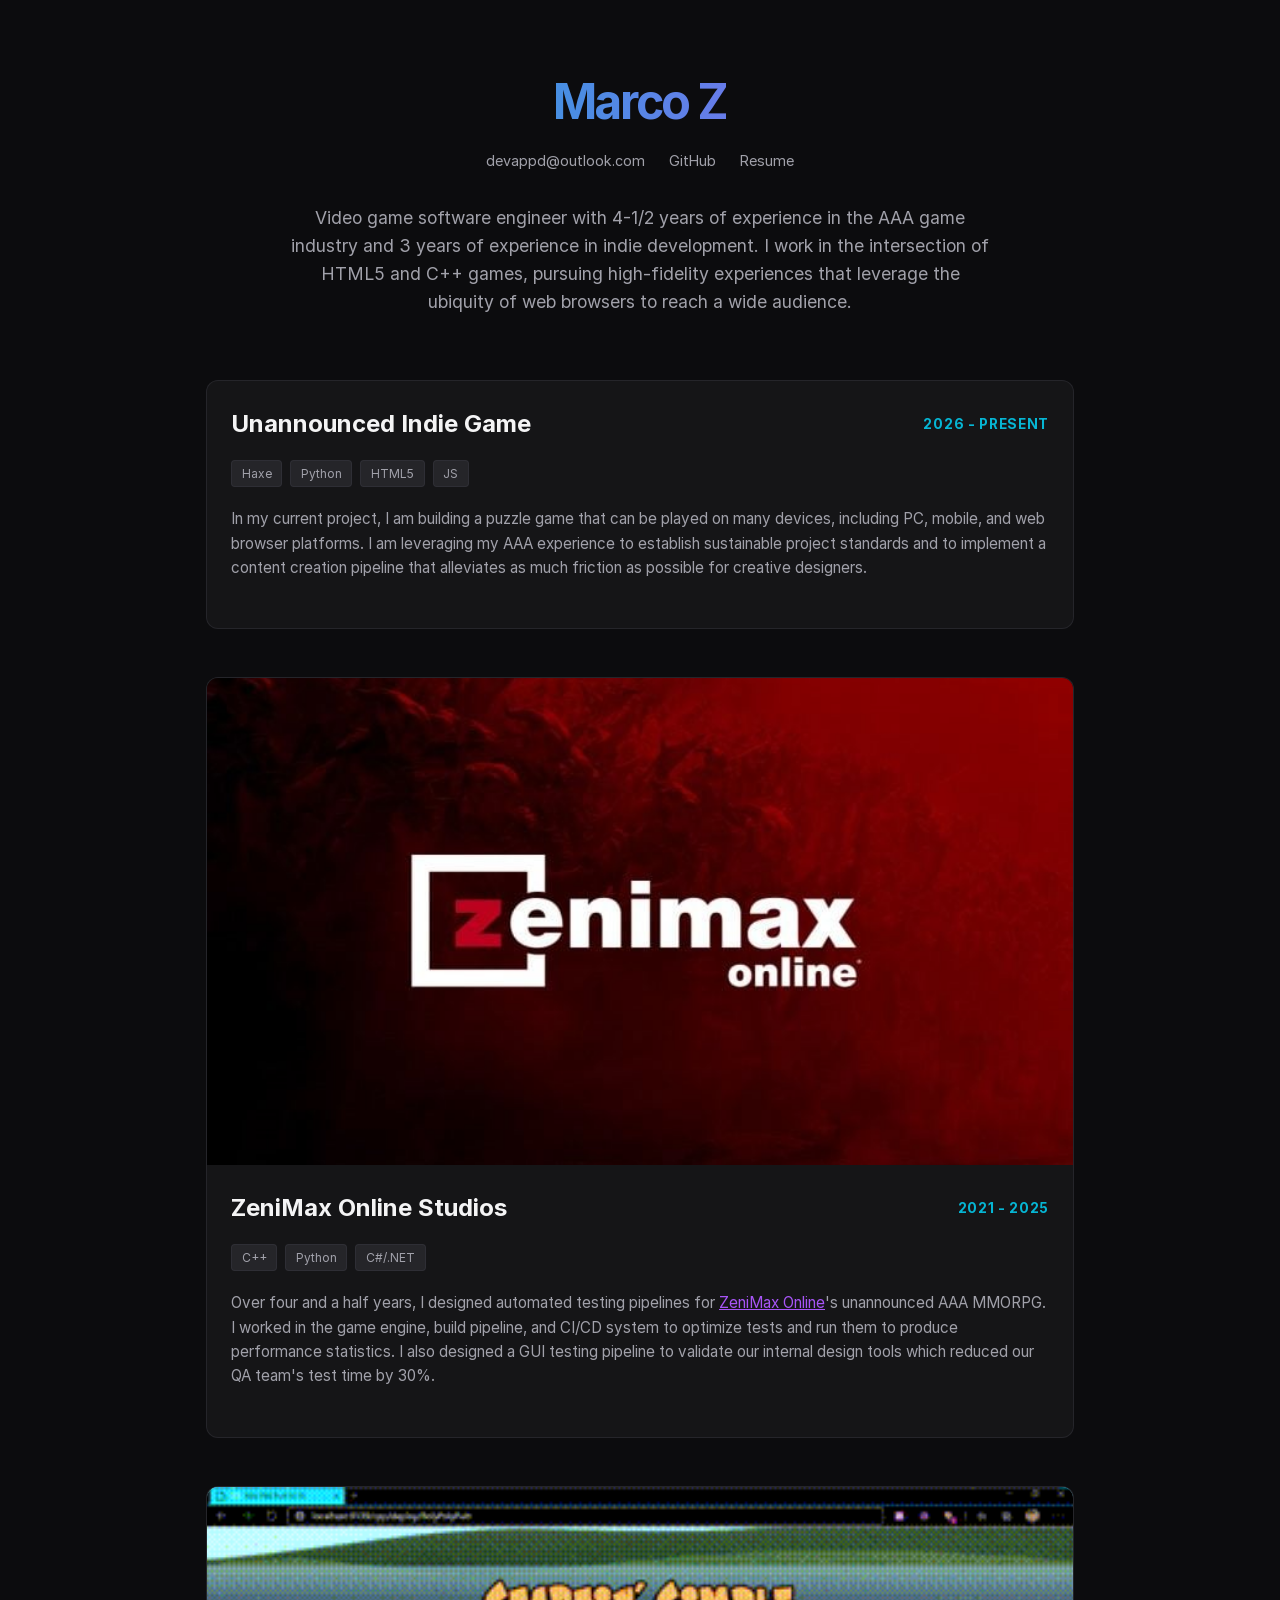
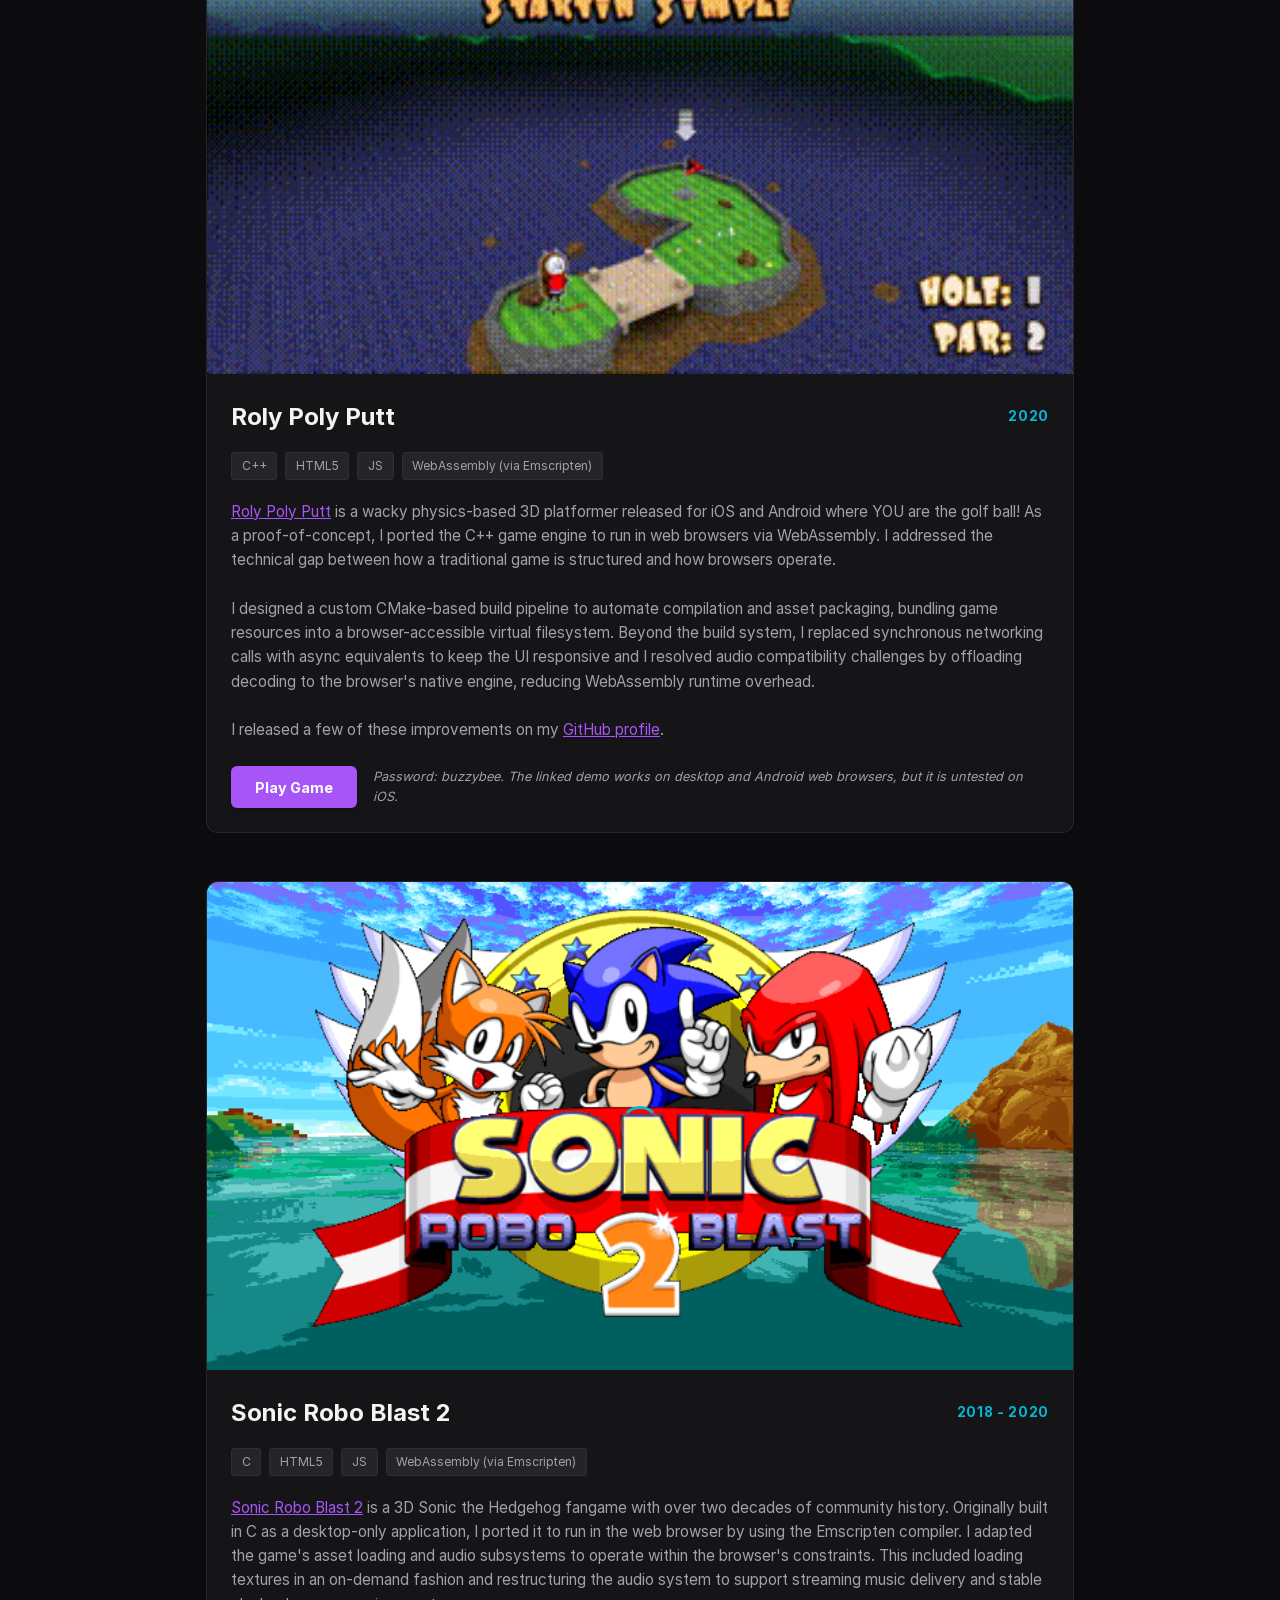
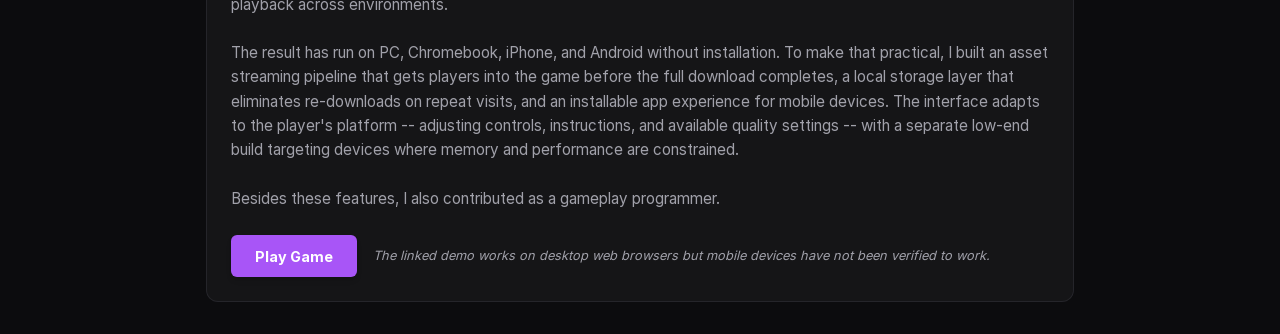
==== commit 6918caf2: "Add resume" ====
--- a/index.html
+++ b/index.html
@@ -18,6 +18,7 @@
             <div class="profile-links">
                 <a href="mailto:devappd@outlook.com" class="profile-link">devappd@outlook.com</a>
                 <a href="https://github.com/devappd" target="_blank" rel="noopener noreferrer" class="profile-link">GitHub</a>
+                <a href="assets/MarcoZ_Resume.pdf" target="_blank" rel="noopener noreferrer" class="profile-link">Resume</a>
             </div>
             <p class="summary">
                 Video game software engineer with 4-1/2 years of experience in the AAA game industry and 3 years of experience in indie development. I work in the intersection of HTML5 and C++ games, pursuing high-fidelity experiences that leverage the ubiquity of web
